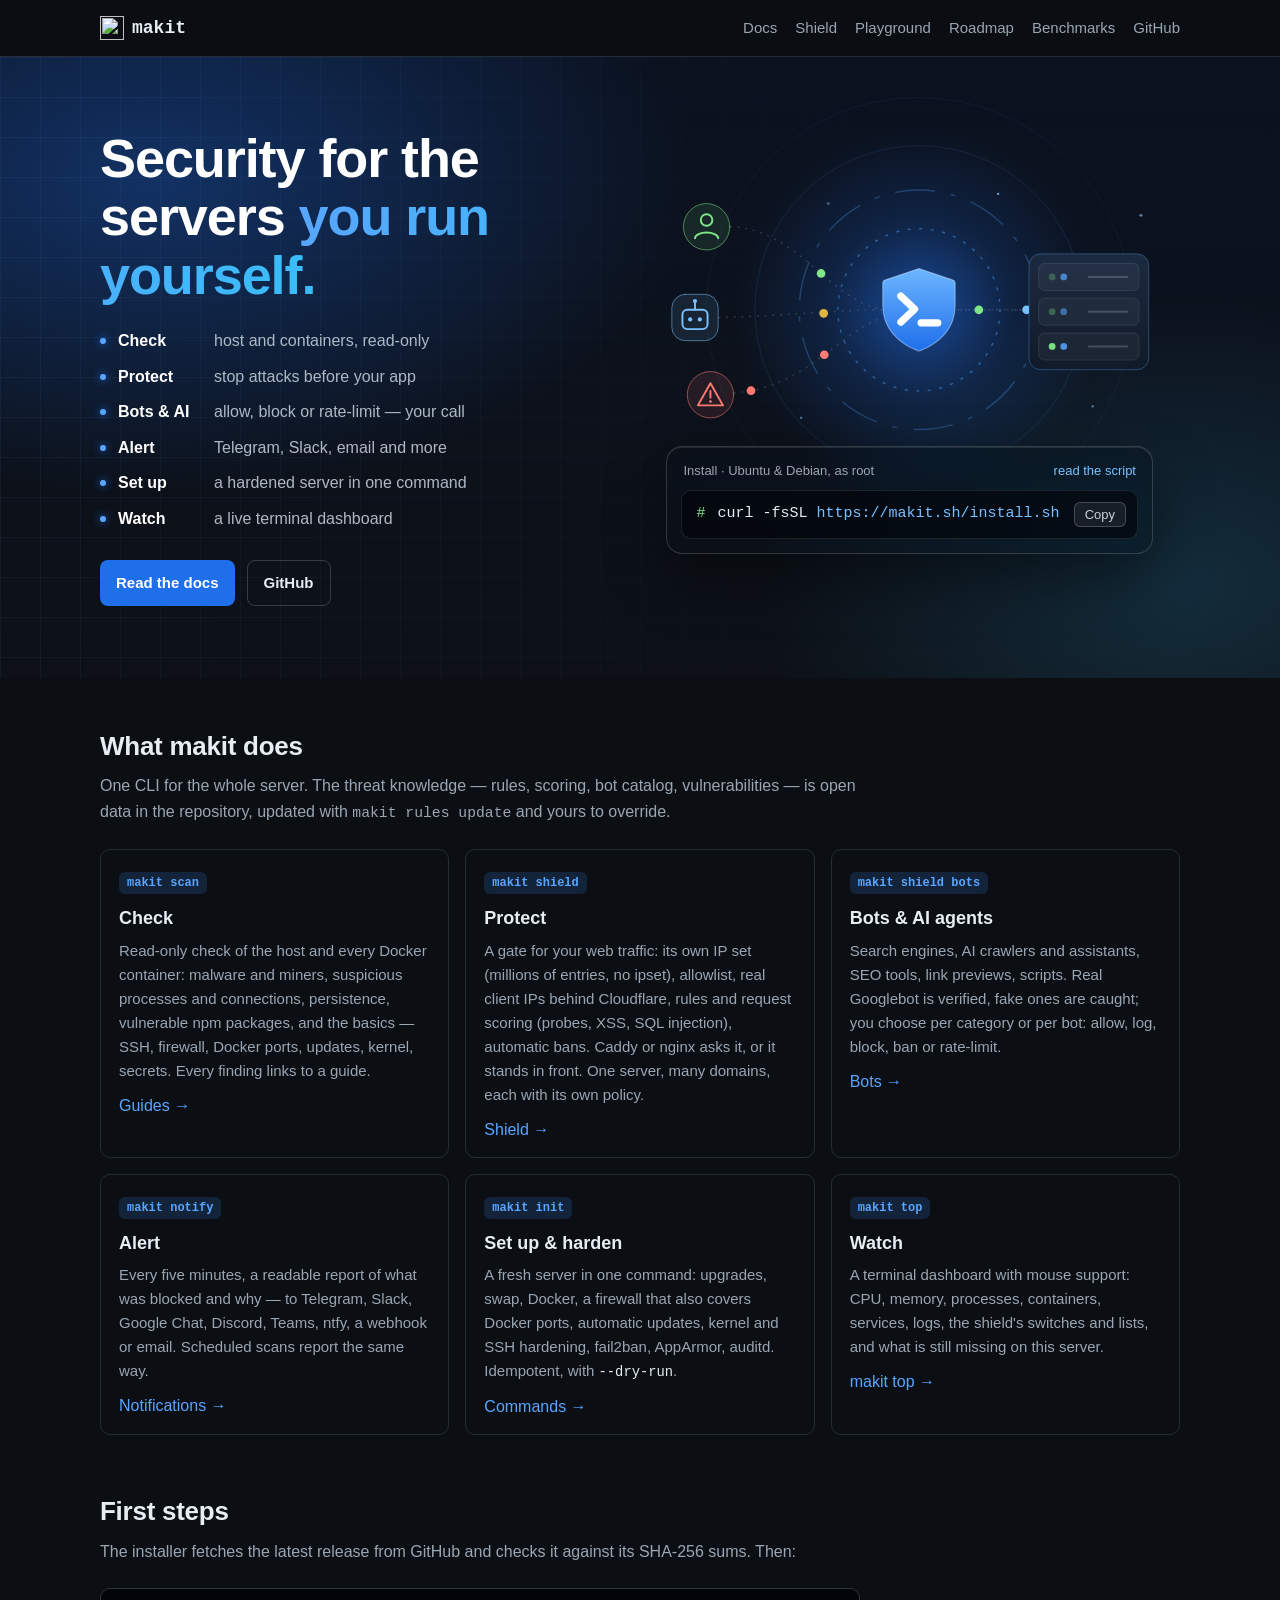
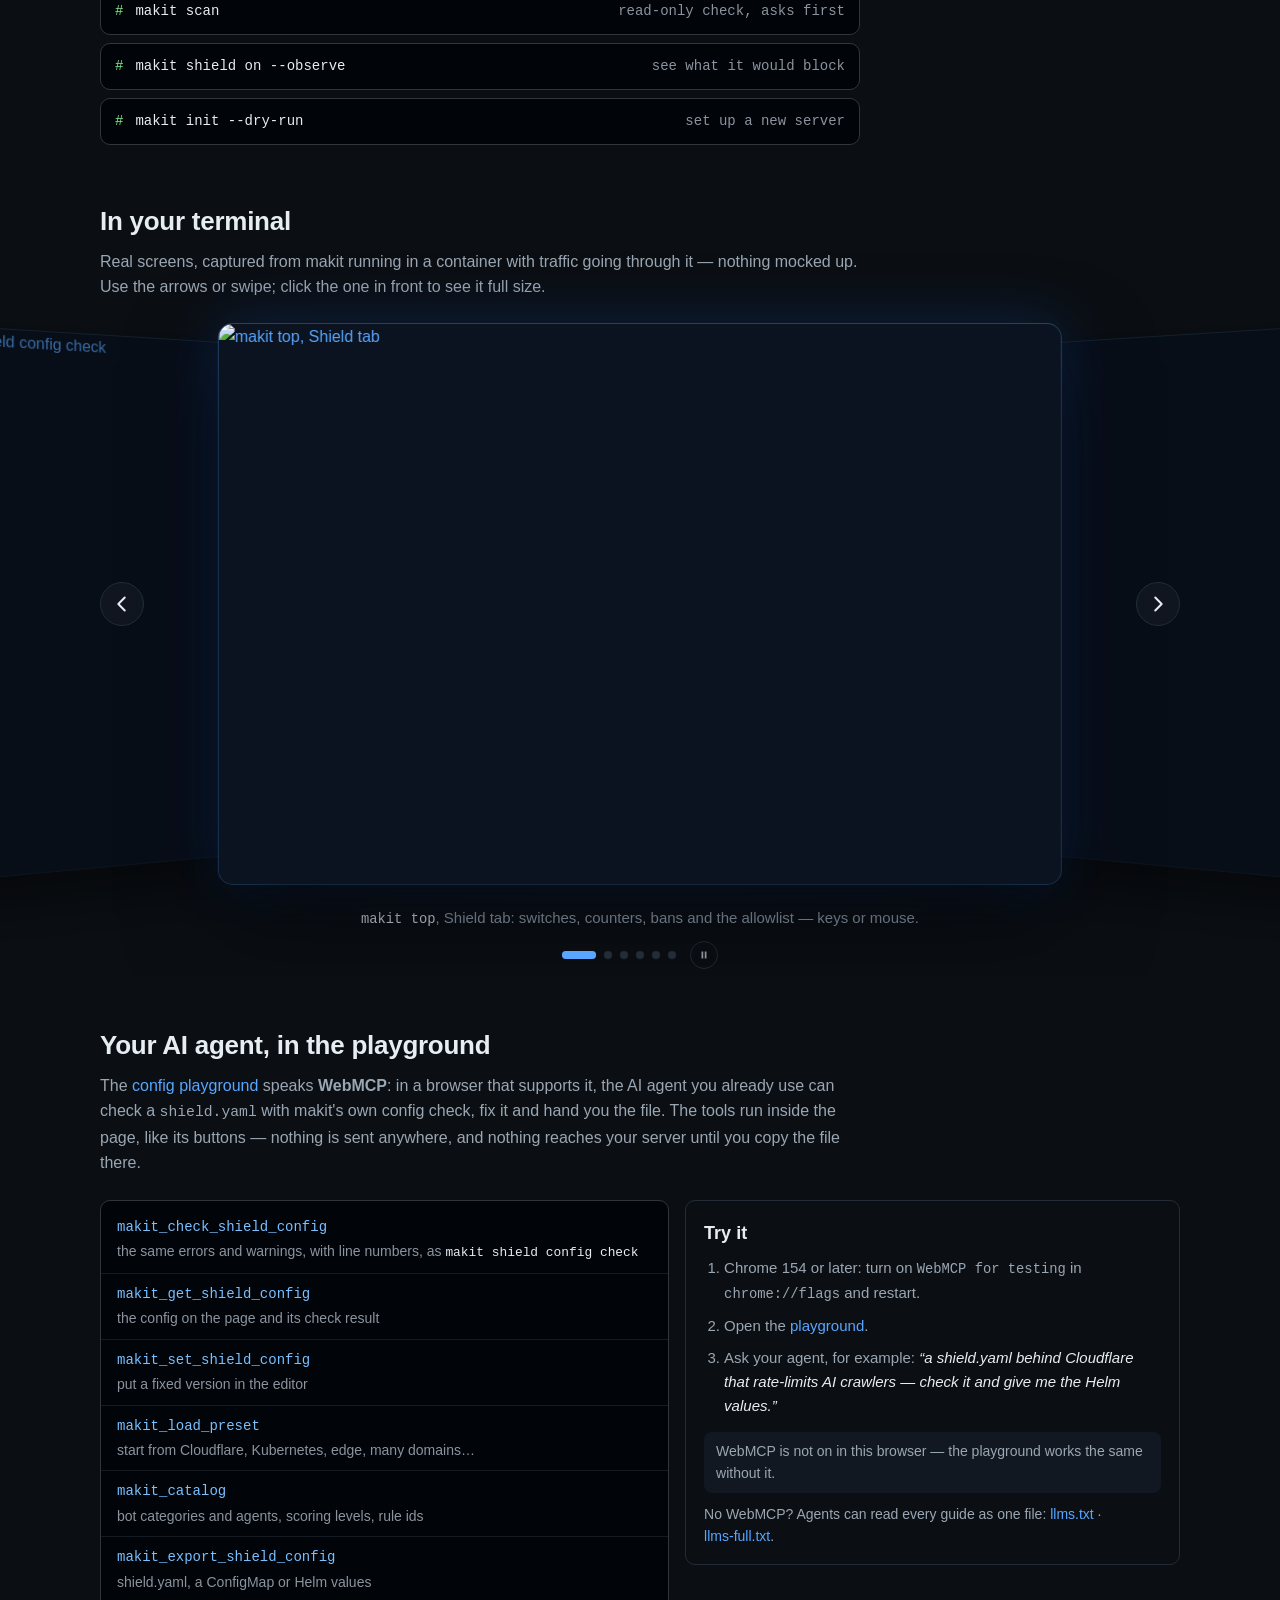
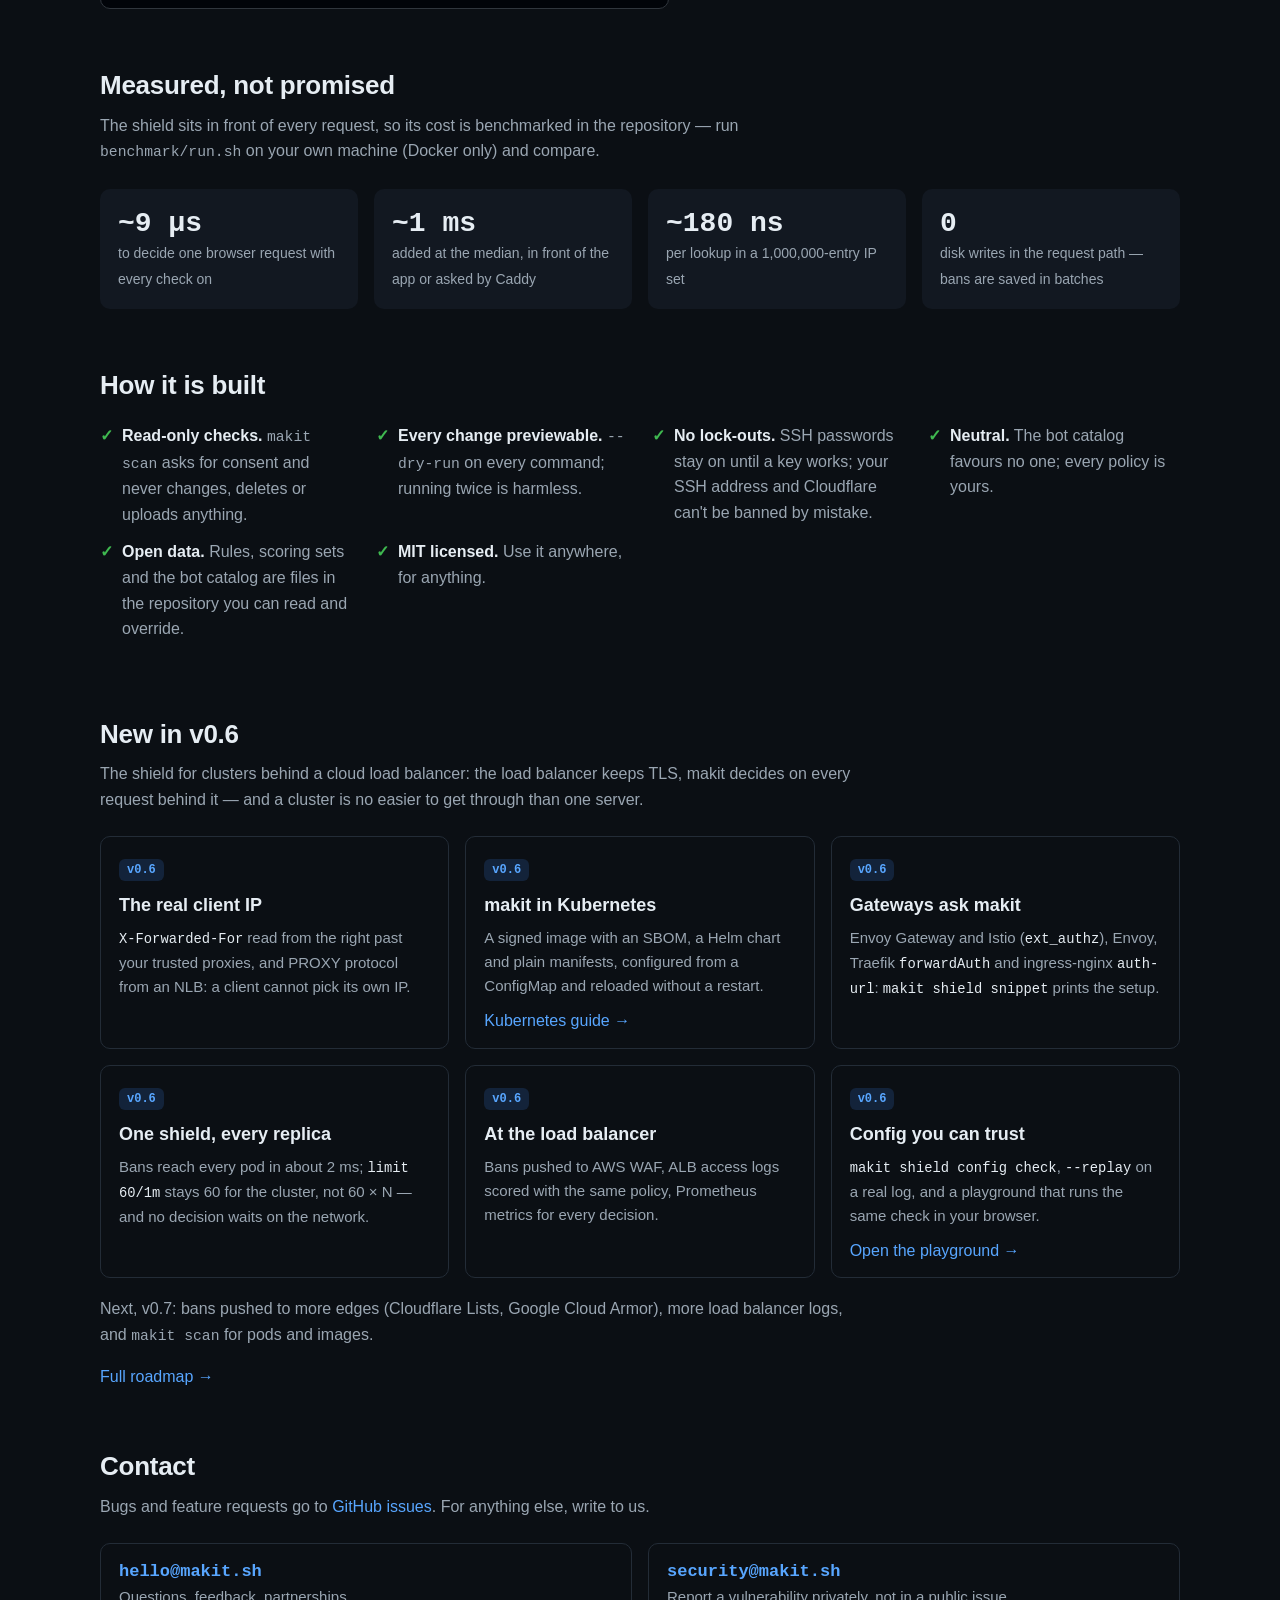
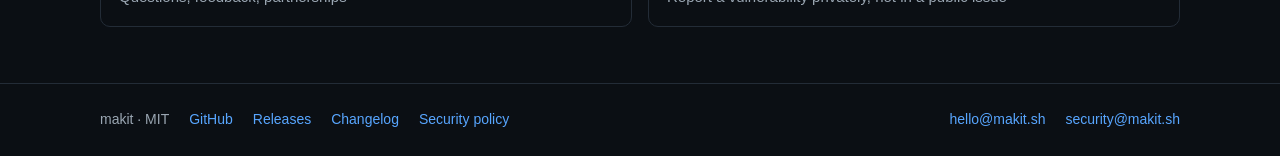
==== site/index.html @ 177d2e46 "site: a home page section on the playground's WebMCP tools "Your AI agent, in the playground": the s" ====
<!doctype html>
<html lang="en">
<head>
  <meta charset="utf-8">
  <meta name="viewport" content="width=device-width, initial-scale=1">
  <title>makit — security for the Linux servers you run yourself</title>
  <meta name="description" content="makit checks your server and its containers, blocks attacks before they reach your app, handles bots and AI crawlers your way, and sets up new servers safely. One open-source CLI for Ubuntu and Debian.">
  <meta name="theme-color" content="#0d1117">
  <meta property="og:type" content="website">
  <meta property="og:title" content="makit — security for the Linux servers you run yourself">
  <meta property="og:description" content="Check, protect, alert, set up, watch. Open source (MIT), for Ubuntu and Debian.">
  <meta property="og:url" content="https://makit.sh/">
  <meta property="og:image" content="https://raw.githubusercontent.com/material-atomic/makit/main/brand/og.png">
  <meta property="og:image:width" content="1200">
  <meta property="og:image:height" content="630">
  <meta name="twitter:card" content="summary_large_image">
  <link rel="icon" href="favicon.svg" type="image/svg+xml">
  <link rel="icon" href="favicon-32.png" sizes="32x32" type="image/png">
  <link rel="apple-touch-icon" href="apple-touch-icon.png">
  <link rel="stylesheet" href="css/style.css">
</head>
<body>
  <header class="top">
    <div class="wrap">
      <a class="brand" href="index.html"><img src="img/logo-mark.svg" width="24" height="24" alt="">makit</a>
      <nav>
        <a href="docs.html">Docs</a>
        <a href="docs.html?p=shield">Shield</a>
        <a href="playground.html">Playground</a>
        <a href="docs.html?p=roadmap">Roadmap</a>
        <a href="https://github.com/material-atomic/makit/tree/main/benchmark">Benchmarks</a>
        <a href="https://github.com/material-atomic/makit">GitHub</a>
      </nav>
    </div>
  </header>

  <main>
    <div class="hero">
      <div class="wrap">
        <div class="intro">
          <h1>Security for the servers <span class="accent">you run yourself.</span></h1>
          <ul class="keys">
            <li><b>Check</b><span>host and containers, read-only</span></li>
            <li><b>Protect</b><span>stop attacks before your app</span></li>
            <li><b>Bots &amp; AI</b><span>allow, block or rate-limit — your call</span></li>
            <li><b>Alert</b><span>Telegram, Slack, email and more</span></li>
            <li><b>Set up</b><span>a hardened server in one command</span></li>
            <li><b>Watch</b><span>a live terminal dashboard</span></li>
          </ul>
          <div class="links">
            <a class="btn primary" href="docs.html">Read the docs</a>
            <a class="btn ghost" href="https://github.com/material-atomic/makit">GitHub</a>
          </div>
        </div>

        <div class="side-r">
          <svg class="illus" viewBox="0 0 560 420" aria-hidden="true">
            <defs>
              <path id="p-user" d="M94 64 C170 66 200 150 262 150 H418"/>
              <path id="p-bot" d="M82 158 C160 156 200 150 262 150 H418"/>
              <path id="p-botx" d="M82 158 C150 157 200 152 246 152"/>
              <path id="p-bad" d="M98 236 C170 232 205 176 248 160"/>
              <linearGradient id="g-shield" x1="0" y1="0" x2="0" y2="1">
                <stop offset="0" stop-color="#6cb6ff"/>
                <stop offset="1" stop-color="#1f6feb"/>
              </linearGradient>
              <radialGradient id="g-glow">
                <stop offset="0" stop-color="#1f6feb" stop-opacity="0.6"/>
                <stop offset="0.5" stop-color="#1f6feb" stop-opacity="0.18"/>
                <stop offset="1" stop-color="#1f6feb" stop-opacity="0"/>
              </radialGradient>
              <linearGradient id="g-rack" x1="0" y1="0" x2="0" y2="1">
                <stop offset="0" stop-color="#1c2a40"/>
                <stop offset="1" stop-color="#111a28"/>
              </linearGradient>
            </defs>

            <!-- glow and slowly turning rings around the shield -->
            <circle cx="290" cy="150" r="190" fill="url(#g-glow)"/>
            <g fill="none" stroke-linecap="round">
              <circle class="spin" cx="290" cy="150" r="84" stroke="rgba(88,166,255,0.45)" stroke-width="1.5" stroke-dasharray="2 10"/>
              <circle class="spin rev" cx="290" cy="150" r="124" stroke="rgba(88,166,255,0.28)" stroke-width="1.5" stroke-dasharray="40 18 4 18"/>
              <circle cx="290" cy="150" r="170" stroke="rgba(88,166,255,0.12)" stroke-width="1"/>
              <circle cx="290" cy="150" r="220" stroke="rgba(88,166,255,0.07)" stroke-width="1"/>
            </g>

            <!-- faint traffic lanes -->
            <g fill="none" stroke="rgba(139,148,158,0.28)" stroke-width="1.5" stroke-dasharray="2 6">
              <use href="#p-user"/>
              <use href="#p-bot"/>
              <use href="#p-bad"/>
            </g>

            <!-- traffic: good packets reach the server, bad ones burst on the shield -->
            <g class="moving">
              <circle r="4.5" fill="#7ee787"><animateMotion dur="3s" repeatCount="indefinite"><mpath href="#p-user"/></animateMotion></circle>
              <circle r="4.5" fill="#7ee787"><animateMotion dur="3s" begin="-1.5s" repeatCount="indefinite"><mpath href="#p-user"/></animateMotion></circle>
              <circle r="4.5" fill="#79c0ff"><animateMotion dur="3.4s" begin="-0.8s" repeatCount="indefinite"><mpath href="#p-bot"/></animateMotion></circle>
              <g>
                <circle r="4.5" fill="#e3b341">
                  <animateMotion dur="2.6s" begin="-1.9s" repeatCount="indefinite"><mpath href="#p-botx"/></animateMotion>
                  <animate attributeName="opacity" dur="2.6s" begin="-1.9s" repeatCount="indefinite" values="0;1;1;0" keyTimes="0;0.1;0.9;1"/>
                </circle>
                <circle cx="246" cy="152" fill="none" stroke="#e3b341" stroke-width="2" r="0">
                  <animate attributeName="r" dur="2.6s" begin="-1.9s" repeatCount="indefinite" values="0;0;3;16" keyTimes="0;0.96;0.97;1"/>
                  <animate attributeName="opacity" dur="2.6s" begin="-1.9s" repeatCount="indefinite" values="0;0;0.9;0" keyTimes="0;0.96;0.97;1"/>
                </circle>
              </g>
              <g>
                <circle r="4.5" fill="#ff7b72">
                  <animateMotion dur="2.2s" repeatCount="indefinite"><mpath href="#p-bad"/></animateMotion>
                  <animate attributeName="opacity" dur="2.2s" repeatCount="indefinite" values="0;1;1;0" keyTimes="0;0.1;0.95;1"/>
                </circle>
                <circle cx="248" cy="160" fill="none" stroke="#ff7b72" stroke-width="2" r="0">
                  <animate attributeName="r" dur="2.2s" repeatCount="indefinite" values="0;0;3;20" keyTimes="0;0.96;0.97;1"/>
                  <animate attributeName="opacity" dur="2.2s" repeatCount="indefinite" values="0;0;0.9;0" keyTimes="0;0.96;0.97;1"/>
                </circle>
              </g>
              <g>
                <circle r="4.5" fill="#ff7b72">
                  <animateMotion dur="2.2s" begin="-1.1s" repeatCount="indefinite"><mpath href="#p-bad"/></animateMotion>
                  <animate attributeName="opacity" dur="2.2s" begin="-1.1s" repeatCount="indefinite" values="0;1;1;0" keyTimes="0;0.1;0.95;1"/>
                </circle>
                <circle cx="248" cy="160" fill="none" stroke="#ff7b72" stroke-width="2" r="0">
                  <animate attributeName="r" dur="2.2s" begin="-1.1s" repeatCount="indefinite" values="0;0;3;20" keyTimes="0;0.96;0.97;1"/>
                  <animate attributeName="opacity" dur="2.2s" begin="-1.1s" repeatCount="indefinite" values="0;0;0.9;0" keyTimes="0;0.96;0.97;1"/>
                </circle>
              </g>
            </g>

            <!-- server rack behind the shield -->
            <g transform="translate(404 92)">
              <rect width="124" height="120" rx="12" fill="url(#g-rack)" stroke="rgba(88,166,255,0.35)"/>
              <g fill="rgba(255,255,255,0.04)" stroke="rgba(255,255,255,0.1)">
                <rect x="10" y="10" width="104" height="28" rx="6"/>
                <rect x="10" y="46" width="104" height="28" rx="6"/>
                <rect x="10" y="82" width="104" height="28" rx="6"/>
              </g>
              <g stroke="rgba(255,255,255,0.18)" stroke-width="2" stroke-linecap="round">
                <path d="M62 24 H102 M62 60 H102 M62 96 H102"/>
              </g>
              <g>
                <circle cx="24" cy="24" r="3.5" fill="#7ee787"><animate attributeName="opacity" values="1;0.25;1" dur="1.6s" repeatCount="indefinite"/></circle>
                <circle cx="36" cy="24" r="3.5" fill="#58a6ff"><animate attributeName="opacity" values="0.3;1;0.3" dur="0.9s" repeatCount="indefinite"/></circle>
                <circle cx="24" cy="60" r="3.5" fill="#7ee787"><animate attributeName="opacity" values="1;0.3;1" dur="2.1s" begin="-0.7s" repeatCount="indefinite"/></circle>
                <circle cx="36" cy="60" r="3.5" fill="#58a6ff"><animate attributeName="opacity" values="0.3;1;0.3" dur="1.3s" begin="-0.4s" repeatCount="indefinite"/></circle>
                <circle cx="24" cy="96" r="3.5" fill="#7ee787"><animate attributeName="opacity" values="1;0.3;1" dur="1.8s" begin="-1.1s" repeatCount="indefinite"/></circle>
                <circle cx="36" cy="96" r="3.5" fill="#58a6ff"><animate attributeName="opacity" values="0.3;1;0.3" dur="1.1s" begin="-0.2s" repeatCount="indefinite"/></circle>
              </g>
            </g>

            <!-- sources: a person, a bot, an attacker -->
            <g stroke-linecap="round" stroke-linejoin="round">
              <circle cx="70" cy="64" r="24" fill="rgba(126,231,135,0.1)" stroke="rgba(126,231,135,0.55)"/>
              <circle cx="70" cy="57" r="6" fill="none" stroke="#7ee787" stroke-width="2"/>
              <path d="M58 76 C58 68 82 68 82 76" fill="none" stroke="#7ee787" stroke-width="2"/>

              <rect x="34" y="134" width="48" height="48" rx="14" fill="rgba(121,192,255,0.1)" stroke="rgba(121,192,255,0.55)"/>
              <rect x="45" y="150" width="26" height="20" rx="5" fill="none" stroke="#79c0ff" stroke-width="2"/>
              <path d="M58 150 V143" stroke="#79c0ff" stroke-width="2"/>
              <circle cx="58" cy="141" r="2.2" fill="#79c0ff"/>
              <circle cx="53" cy="160" r="2.2" fill="#79c0ff"/>
              <circle cx="63" cy="160" r="2.2" fill="#79c0ff"/>

              <circle cx="74" cy="238" r="24" fill="rgba(255,123,114,0.1)" stroke="rgba(255,123,114,0.55)"/>
              <path d="M74 226 L87 249 H61 Z" fill="none" stroke="#ff7b72" stroke-width="2"/>
              <path d="M74 234 V241" stroke="#ff7b72" stroke-width="2"/>
              <circle cx="74" cy="245" r="1.4" fill="#ff7b72"/>
            </g>

            <!-- the shield -->
            <g transform="translate(242 102) scale(1.5)">
              <path d="M32 3.5 L55.5 11.5 C56.6 11.9 57 12.6 57 13.7 V29 C57 44.5 46.5 55 32.9 60.2 C32.3 60.4 31.7 60.4 31.1 60.2 C17.5 55 7 44.5 7 29 V13.7 C7 12.6 7.4 11.9 8.5 11.5 Z" fill="url(#g-shield)" stroke="rgba(255,255,255,0.35)" stroke-width="0.8"/>
              <path d="M19.5 22.5 L29 31.5 L19.5 40.5 M33.5 41 H45" fill="none" stroke="#fff" stroke-width="5" stroke-linecap="round" stroke-linejoin="round"/>
            </g>

            <!-- sparkles -->
            <g fill="#9ecbff">
              <circle cx="196" cy="40" r="1.5"><animate attributeName="opacity" values="0.1;0.9;0.1" dur="3s" repeatCount="indefinite"/></circle>
              <circle cx="372" cy="30" r="1.2"><animate attributeName="opacity" values="0.8;0.1;0.8" dur="2.4s" repeatCount="indefinite"/></circle>
              <circle cx="520" cy="52" r="1.6"><animate attributeName="opacity" values="0.1;0.8;0.1" dur="3.6s" repeatCount="indefinite"/></circle>
              <circle cx="168" cy="262" r="1.2"><animate attributeName="opacity" values="0.7;0.1;0.7" dur="2.8s" repeatCount="indefinite"/></circle>
              <circle cx="470" cy="250" r="1.4"><animate attributeName="opacity" values="0.1;0.8;0.1" dur="3.2s" repeatCount="indefinite"/></circle>
            </g>
          </svg>

          <div class="glass install">
            <p class="label"><span>Install · Ubuntu &amp; Debian, as root</span><a href="install.sh">read the script</a></p>
            <div class="cmd"><span class="prompt">#</span><code>curl -fsSL <span class="url">https://makit.sh/install.sh</span> | sh</code><button class="copy" data-copy="curl -fsSL https://makit.sh/install.sh | sh">Copy</button></div>
          </div>
        </div>
      </div>
    </div>

    <section>
      <div class="wrap">
        <h2>What makit does</h2>
        <p class="sub">One CLI for the whole server. The threat knowledge — rules, scoring, bot catalog, vulnerabilities —
          is open data in the repository, updated with <code>makit rules update</code> and yours to override.</p>
        <div class="grid">
          <div class="card">
            <span class="tag">makit scan</span>
            <h3>Check</h3>
            <p>Read-only check of the host and every Docker container: malware and miners, suspicious processes and
              connections, persistence, vulnerable npm packages, and the basics — SSH, firewall, Docker ports,
              updates, kernel, secrets. Every finding links to a guide.</p>
            <a href="docs.html">Guides →</a>
          </div>
          <div class="card">
            <span class="tag">makit shield</span>
            <h3>Protect</h3>
            <p>A gate for your web traffic: its own IP set (millions of entries, no ipset), allowlist, real client IPs
              behind Cloudflare, rules and request scoring (probes, XSS, SQL injection), automatic bans. Caddy or nginx
              asks it, or it stands in front. One server, many domains, each with its own policy.</p>
            <a href="docs.html?p=shield">Shield →</a>
          </div>
          <div class="card">
            <span class="tag">makit shield bots</span>
            <h3>Bots &amp; AI agents</h3>
            <p>Search engines, AI crawlers and assistants, SEO tools, link previews, scripts. Real Googlebot is verified,
              fake ones are caught; you choose per category or per bot: allow, log, block, ban or rate-limit.</p>
            <a href="docs.html?p=bots">Bots →</a>
          </div>
          <div class="card">
            <span class="tag">makit notify</span>
            <h3>Alert</h3>
            <p>Every five minutes, a readable report of what was blocked and why — to Telegram, Slack, Google Chat,
              Discord, Teams, ntfy, a webhook or email. Scheduled scans report the same way.</p>
            <a href="docs.html?p=notifications">Notifications →</a>
          </div>
          <div class="card">
            <span class="tag">makit init</span>
            <h3>Set up &amp; harden</h3>
            <p>A fresh server in one command: upgrades, swap, Docker, a firewall that also covers Docker ports, automatic
              updates, kernel and SSH hardening, fail2ban, AppArmor, auditd. Idempotent, with <code>--dry-run</code>.</p>
            <a href="https://github.com/material-atomic/makit#commands">Commands →</a>
          </div>
          <div class="card">
            <span class="tag">makit top</span>
            <h3>Watch</h3>
            <p>A terminal dashboard with mouse support: CPU, memory, processes, containers, services, logs, the shield's
              switches and lists, and what is still missing on this server.</p>
            <a href="https://github.com/material-atomic/makit#makit-top">makit top →</a>
          </div>
        </div>
      </div>
    </section>

    <section>
      <div class="wrap">
        <h2>First steps</h2>
        <p class="sub">The installer fetches the latest release from GitHub and checks it against its SHA-256 sums. Then:</p>
        <div class="start">
          <div class="term"><span class="prompt">#</span><code>makit scan</code><span class="note">read-only check, asks first</span></div>
          <div class="term"><span class="prompt">#</span><code>makit shield on --observe</code><span class="note">see what it would block</span></div>
          <div class="term"><span class="prompt">#</span><code>makit init --dry-run</code><span class="note">set up a new server</span></div>
        </div>
      </div>
    </section>

    <section class="screens">
      <div class="wrap">
        <h2>In your terminal</h2>
        <p class="sub">Real screens, captured from makit running in a container with traffic going through it — nothing
          mocked up. Use the arrows or swipe; click the one in front to see it full size.</p>
        <div class="carousel" id="shots" tabindex="0" role="region" aria-roledescription="carousel" aria-label="makit in a terminal">
          <div class="stage">
            <figure class="slide"><a href="https://cdn.jsdelivr.net/gh/material-atomic/makit@main/docs/img/terminal/top-shield.png" target="_blank" rel="noopener"><img src="https://cdn.jsdelivr.net/gh/material-atomic/makit@main/docs/img/terminal/top-shield.png" alt="makit top, Shield tab" width="1336" height="777"></a><figcaption><code>makit top</code>, Shield tab: switches, counters, bans and the allowlist — keys or mouse.</figcaption></figure>
            <figure class="slide"><a href="https://cdn.jsdelivr.net/gh/material-atomic/makit@main/docs/img/terminal/shield-report.png" target="_blank" rel="noopener"><img src="https://cdn.jsdelivr.net/gh/material-atomic/makit@main/docs/img/terminal/shield-report.png" alt="makit shield report" width="1056" height="756"></a><figcaption><code>makit shield report</code>: every five minutes, what was blocked and why — also sent to Telegram, Slack, email…</figcaption></figure>
            <figure class="slide"><a href="https://cdn.jsdelivr.net/gh/material-atomic/makit@main/docs/img/terminal/shield-bots.png" target="_blank" rel="noopener"><img src="https://cdn.jsdelivr.net/gh/material-atomic/makit@main/docs/img/terminal/shield-bots.png" alt="makit shield bots" width="1056" height="525"></a><figcaption><code>makit shield bots</code>: bots, crawlers and AI agents by category, with your policy.</figcaption></figure>
            <figure class="slide"><a href="https://cdn.jsdelivr.net/gh/material-atomic/makit@main/docs/img/terminal/shield-log.png" target="_blank" rel="noopener"><img src="https://cdn.jsdelivr.net/gh/material-atomic/makit@main/docs/img/terminal/shield-log.png" alt="makit shield log --blocked" width="1816" height="420"></a><figcaption><code>makit shield log --blocked</code>: each decision with the rule that made it.</figcaption></figure>
            <figure class="slide"><a href="https://cdn.jsdelivr.net/gh/material-atomic/makit@main/docs/img/terminal/top-setup.png" target="_blank" rel="noopener"><img src="https://cdn.jsdelivr.net/gh/material-atomic/makit@main/docs/img/terminal/top-setup.png" alt="makit top, Setup tab" width="1336" height="777"></a><figcaption><code>makit top</code>, Setup tab: what this server is missing, installed with one key.</figcaption></figure>
            <figure class="slide"><a href="https://cdn.jsdelivr.net/gh/material-atomic/makit@main/docs/img/terminal/config-check.png" target="_blank" rel="noopener"><img src="https://cdn.jsdelivr.net/gh/material-atomic/makit@main/docs/img/terminal/config-check.png" alt="makit shield config check" width="1156" height="210"></a><figcaption><code>makit shield config check</code>: a config is checked before it is loaded — or build one in the <a href="playground.html">playground</a>.</figcaption></figure>
          </div>
          <button class="nav prev" aria-label="Previous screen">‹</button>
          <button class="nav next" aria-label="Next screen">›</button>
          <p class="cap" aria-live="polite"></p>
          <div class="dots"></div>
        </div>
      </div>
    </section>

    <section id="agents">
      <div class="wrap">
        <h2>Your AI agent, in the playground</h2>
        <p class="sub">The <a href="playground.html">config playground</a> speaks <b>WebMCP</b>: in a browser that supports
          it, the AI agent you already use can check a <code>shield.yaml</code> with makit's own config check, fix it and
          hand you the file. The tools run inside the page, like its buttons — nothing is sent anywhere, and nothing
          reaches your server until you copy the file there.</p>
        <div class="agent">
          <ul class="tools">
            <li><code>makit_check_shield_config</code><span>the same errors and warnings, with line numbers, as <code>makit shield config check</code></span></li>
            <li><code>makit_get_shield_config</code><span>the config on the page and its check result</span></li>
            <li><code>makit_set_shield_config</code><span>put a fixed version in the editor</span></li>
            <li><code>makit_load_preset</code><span>start from Cloudflare, Kubernetes, edge, many domains…</span></li>
            <li><code>makit_catalog</code><span>bot categories and agents, scoring levels, rule ids</span></li>
            <li><code>makit_export_shield_config</code><span>shield.yaml, a ConfigMap or Helm values</span></li>
          </ul>
          <div class="try">
            <h3>Try it</h3>
            <ol>
              <li>Chrome 154 or later: turn on <code>WebMCP for testing</code> in <code>chrome://flags</code> and restart.</li>
              <li>Open the <a href="playground.html">playground</a>.</li>
              <li>Ask your agent, for example: <i>“a shield.yaml behind Cloudflare that rate-limits AI crawlers — check it and give me the Helm values.”</i></li>
            </ol>
            <p class="here" id="webmcp-here">WebMCP is not on in this browser — the playground works the same without it.</p>
            <p class="llms">No WebMCP? Agents can read every guide as one file: <a href="llms.txt">llms.txt</a> ·
              <a href="llms-full.txt">llms-full.txt</a>.</p>
          </div>
        </div>
      </div>
    </section>

    <section>
      <div class="wrap">
        <h2>Measured, not promised</h2>
        <p class="sub">The shield sits in front of every request, so its cost is benchmarked in the repository — run
          <code>benchmark/run.sh</code> on your own machine (Docker only) and compare.</p>
        <div class="nums">
          <div class="num"><b>~9 µs</b><span>to decide one browser request with every check on</span></div>
          <div class="num"><b>~1 ms</b><span>added at the median, in front of the app or asked by Caddy</span></div>
          <div class="num"><b>~180 ns</b><span>per lookup in a 1,000,000-entry IP set</span></div>
          <div class="num"><b>0</b><span>disk writes in the request path — bans are saved in batches</span></div>
        </div>
      </div>
    </section>

    <section>
      <div class="wrap">
        <h2>How it is built</h2>
        <ul class="principles">
          <li><b>Read-only checks.</b> <code>makit scan</code> asks for consent and never changes, deletes or uploads anything.</li>
          <li><b>Every change previewable.</b> <code>--dry-run</code> on every command; running twice is harmless.</li>
          <li><b>No lock-outs.</b> SSH passwords stay on until a key works; your SSH address and Cloudflare can't be banned by mistake.</li>
          <li><b>Neutral.</b> The bot catalog favours no one; every policy is yours.</li>
          <li><b>Open data.</b> Rules, scoring sets and the bot catalog are files in the repository you can read and override.</li>
          <li><b>MIT licensed.</b> Use it anywhere, for anything.</li>
        </ul>
      </div>
    </section>

    <section>
      <div class="wrap">
        <h2>New in v0.6</h2>
        <p class="sub">The shield for clusters behind a cloud load balancer: the load balancer keeps TLS, makit decides on
          every request behind it — and a cluster is no easier to get through than one server.</p>
        <div class="grid">
          <div class="card"><span class="tag">v0.6</span><h3>The real client IP</h3><p><code>X-Forwarded-For</code> read from the right past your trusted proxies, and PROXY protocol from an NLB: a client cannot pick its own IP.</p></div>
          <div class="card"><span class="tag">v0.6</span><h3>makit in Kubernetes</h3><p>A signed image with an SBOM, a Helm chart and plain manifests, configured from a ConfigMap and reloaded without a restart.</p><a href="docs.html?p=kubernetes">Kubernetes guide →</a></div>
          <div class="card"><span class="tag">v0.6</span><h3>Gateways ask makit</h3><p>Envoy Gateway and Istio (<code>ext_authz</code>), Envoy, Traefik <code>forwardAuth</code> and ingress-nginx <code>auth-url</code>: <code>makit shield snippet</code> prints the setup.</p></div>
          <div class="card"><span class="tag">v0.6</span><h3>One shield, every replica</h3><p>Bans reach every pod in about 2 ms; <code>limit 60/1m</code> stays 60 for the cluster, not 60 × N — and no decision waits on the network.</p></div>
          <div class="card"><span class="tag">v0.6</span><h3>At the load balancer</h3><p>Bans pushed to AWS WAF, ALB access logs scored with the same policy, Prometheus metrics for every decision.</p></div>
          <div class="card"><span class="tag">v0.6</span><h3>Config you can trust</h3><p><code>makit shield config check</code>, <code>--replay</code> on a real log, and a playground that runs the same check in your browser.</p><a href="playground.html">Open the playground →</a></div>
        </div>
        <p class="sub" style="margin: 18px 0 0">Next, v0.7: bans pushed to more edges (Cloudflare Lists, Google Cloud Armor), more load balancer logs,
          and <code>makit scan</code> for pods and images.</p>
        <p style="margin: 16px 0 0"><a href="docs.html?p=roadmap">Full roadmap →</a></p>
      </div>
    </section>

    <section id="contact">
      <div class="wrap">
        <h2>Contact</h2>
        <p class="sub">Bugs and feature requests go to <a href="https://github.com/material-atomic/makit/issues">GitHub issues</a>. For anything else, write to us.</p>
        <div class="contact">
          <a class="mail" href="mailto:hello@makit.sh"><b>hello@makit.sh</b><span>Questions, feedback, partnerships</span></a>
          <a class="mail" href="mailto:security@makit.sh"><b>security@makit.sh</b><span>Report a vulnerability privately, not in a public issue</span></a>
        </div>
      </div>
    </section>
  </main>

  <footer>
    <div class="wrap">
      <span>makit · MIT</span>
      <a href="https://github.com/material-atomic/makit">GitHub</a>
      <a href="https://github.com/material-atomic/makit/releases">Releases</a>
      <a href="https://github.com/material-atomic/makit/blob/main/CHANGELOG.md">Changelog</a>
      <a href="https://github.com/material-atomic/makit/blob/main/SECURITY.md">Security policy</a>
      <a class="sp" href="mailto:hello@makit.sh">hello@makit.sh</a>
      <a href="mailto:security@makit.sh">security@makit.sh</a>
    </div>
  </footer>
  <script src="js/app.js"></script>
  <script src="js/shots.js"></script>
  <script>
    // Say whether this browser has WebMCP, so the steps above only ask for what is missing.
    if (document.modelContext || navigator.modelContext) {
      const p = document.getElementById('webmcp-here');
      p.classList.add('on');
      p.textContent = 'WebMCP is on in this browser — open the playground and its six tools are there for your agent.';
    }
  </script>
</body>
</html>
---- site/css/style.css ----
/* One theme: dark. The hero, the terminals and the code are dark by nature; a light page around them looked
   like two sites. */
:root {
  color-scheme: dark;
  --bg: #0b0f14;
  --bg-soft: #121821;
  --fg: #e6edf3;
  --fg-dim: #9aa6b2;
  --line: #232c37;
  --accent: #58a6ff;
  --accent-soft: #13233a;
  --ok: #3fb950;
  --warn: #d29922;
  --code-bg: #010409;
  --code-fg: #e6edf3;
  --code-line: #30363d;   /* faint edge around command and code blocks */
  --radius: 10px;
  --mono: ui-monospace, SFMono-Regular, "JetBrains Mono", Menlo, Consolas, monospace;
  --sans: -apple-system, BlinkMacSystemFont, "Segoe UI", Inter, Roboto, "Helvetica Neue", Arial, sans-serif;
}
* { box-sizing: border-box; }
html { -webkit-text-size-adjust: 100%; }
body { margin: 0; background: var(--bg); color: var(--fg); font: 16px/1.6 var(--sans); }
a { color: var(--accent); text-decoration: none; }
a:hover { text-decoration: underline; }
/* scrollbars: brand blue, nearly square */
::-webkit-scrollbar { width: 10px; height: 10px; }
::-webkit-scrollbar-track { background: var(--bg-soft); }
::-webkit-scrollbar-thumb { background: var(--accent); border-radius: 2px; border: 2px solid var(--bg-soft); }
::-webkit-scrollbar-thumb:hover { background: #388bfd; }
::-webkit-scrollbar-corner { background: var(--bg-soft); }
@supports (-moz-appearance: none) { html, .side, .md pre, .md table { scrollbar-color: var(--accent) var(--bg-soft); } }
.md pre::-webkit-scrollbar-track, .md pre::-webkit-scrollbar-corner { background: var(--code-bg); }
.md pre::-webkit-scrollbar-thumb { border-color: var(--code-bg); }
code, pre, kbd { font-family: var(--mono); font-size: 0.92em; }

.wrap { max-width: 1120px; margin: 0 auto; padding: 0 20px; }

/* header */
.top { border-bottom: 1px solid var(--line); position: sticky; top: 0; background: color-mix(in srgb, var(--bg) 88%, transparent); backdrop-filter: blur(8px); -webkit-backdrop-filter: blur(8px); z-index: 10; }
.top .wrap { display: flex; align-items: center; gap: 20px; height: 56px; }
.brand { font: 700 18px/1 var(--mono); color: var(--fg); display: flex; align-items: center; gap: 8px; }
.brand:hover { text-decoration: none; }
.brand img { width: 24px; height: 24px; display: block; }
.top nav { margin-left: auto; display: flex; gap: 18px; font-size: 15px; }
.top nav a { color: var(--fg-dim); }
.top nav a:hover, .top nav a.on { color: var(--fg); text-decoration: none; }
.nav-toggle { display: none; }

/* hero: always dark, with the blue glow of the brand image */
.hero {
  position: relative; overflow: hidden; color: #e6edf3;
  background:
    radial-gradient(900px 520px at 12% 20%, rgba(31, 111, 235, 0.34), transparent 60%),
    radial-gradient(700px 480px at 92% 85%, rgba(56, 189, 248, 0.16), transparent 60%),
    linear-gradient(180deg, #0b1220 0%, #0d1117 100%);
}
.hero::before { /* faint grid, fading to the right */
  content: ""; position: absolute; inset: 0; pointer-events: none;
  background-image: linear-gradient(rgba(88, 166, 255, 0.07) 1px, transparent 1px), linear-gradient(90deg, rgba(88, 166, 255, 0.07) 1px, transparent 1px);
  background-size: 40px 40px;
  mask-image: linear-gradient(90deg, #000 0%, transparent 75%); -webkit-mask-image: linear-gradient(90deg, #000 0%, transparent 75%);
}
.hero .wrap { position: relative; display: grid; grid-template-columns: minmax(0, 1fr) minmax(0, 1.1fr); gap: 48px; align-items: center; padding-top: 72px; padding-bottom: 72px; }
.hero h1 { font-size: clamp(32px, 4.6vw, 54px); line-height: 1.08; margin: 0 0 24px; letter-spacing: -0.02em; color: #fff; }
.hero h1 .accent { background: linear-gradient(90deg, #58a6ff, #38bdf8); -webkit-background-clip: text; background-clip: text; color: transparent; }
.keys { list-style: none; padding: 0; margin: 0 0 28px; display: grid; gap: 10px; }
.keys li { display: flex; gap: 12px; align-items: baseline; color: #aeb9c6; font-size: 16px; }
.keys li::before { content: ""; flex: none; width: 6px; height: 6px; border-radius: 50%; background: #58a6ff; transform: translateY(-2px); box-shadow: 0 0 8px #1f6feb; }
.keys b { color: #fff; font-weight: 600; min-width: 84px; flex: none; }
.hero .links { display: flex; gap: 12px; flex-wrap: wrap; }
.btn { display: inline-flex; align-items: center; gap: 8px; padding: 10px 16px; border-radius: 8px; font-weight: 600; font-size: 15px; }
.btn:hover { text-decoration: none; }
.btn.primary { background: #1f6feb; color: #fff; }
.btn.primary:hover { background: #388bfd; }
.btn.ghost { color: #e6edf3; border: 1px solid rgba(255, 255, 255, 0.18); }
.btn.ghost:hover { border-color: rgba(255, 255, 255, 0.4); }

.side-r { position: relative; min-width: 0; }
.illus { display: block; width: 100%; height: auto; overflow: visible; }
.illus .spin { transform-box: view-box; transform-origin: 290px 150px; animation: spin 60s linear infinite; }
.illus .spin.rev { animation-duration: 90s; animation-direction: reverse; }
@keyframes spin { to { transform: rotate(360deg); } }
@media (prefers-reduced-motion: reduce) { .illus .moving { display: none; } .illus .spin { animation: none; } }
.glass {
  background: rgba(13, 17, 23, 0.42); border: 1px solid rgba(255, 255, 255, 0.16); border-radius: 16px;
  backdrop-filter: blur(14px) saturate(150%); -webkit-backdrop-filter: blur(14px) saturate(150%);
  box-shadow: 0 24px 60px rgba(0, 0, 0, 0.45), inset 0 1px 0 rgba(255, 255, 255, 0.1);
}
/* the install command floats over the lower part of the illustration */
.install { position: absolute; left: 5%; right: 5%; bottom: 4%; padding: 14px; }
.install .label { font-size: 13px; color: #9aa6b2; margin: 0 2px 8px; display: flex; justify-content: space-between; gap: 12px; }
.install .label a { color: #79c0ff; }
.install .cmd { display: flex; align-items: center; gap: 12px; background: rgba(1, 4, 9, 0.6); border: 1px solid rgba(255, 255, 255, 0.1); border-radius: 10px; padding: 11px 11px 11px 14px; font: 15px/1.5 var(--mono); }
.install .cmd .prompt { color: #7ee787; user-select: none; flex: none; }
.install .cmd code { flex: 1; min-width: 0; white-space: pre; overflow-x: auto; scrollbar-width: none; color: #e6edf3; font-size: inherit; }
.install .cmd .url { color: #79c0ff; }

/* terminals in sections */
.term { border: 1px solid var(--code-line); background: var(--code-bg); color: var(--code-fg); border-radius: var(--radius); padding: 12px 14px; display: flex; align-items: center; gap: 12px; font: 14px/1.5 var(--mono); overflow: hidden; }
.term .prompt { color: #7ee787; user-select: none; flex: none; }
.term code { white-space: pre; flex: 1; min-width: 0; overflow-x: auto; font-size: inherit; scrollbar-width: none; }
.term .note { color: #8b949e; flex: none; }
.copy { background: rgba(255, 255, 255, 0.04); border: 1px solid #30363d; color: #c9d1d9; border-radius: 6px; padding: 4px 10px; font: 13px var(--sans); cursor: pointer; flex: none; }
.copy:hover { border-color: #8b949e; }
.copy.done { color: #7ee787; border-color: #2ea043; }
.install .copy { border-color: rgba(255, 255, 255, 0.2); background: rgba(255, 255, 255, 0.08); }
.start { display: grid; gap: 8px; max-width: 760px; }

/* sections */
section { padding: 48px 0 8px; }
section h2 { font-size: 26px; margin: 0 0 6px; letter-spacing: -0.01em; }
section p.sub { color: var(--fg-dim); margin: 0 0 24px; max-width: 760px; }
.grid { display: grid; grid-template-columns: repeat(auto-fit, minmax(290px, 1fr)); gap: 16px; }
.card { border: 1px solid var(--line); border-radius: var(--radius); padding: 18px 18px 14px; background: var(--bg); }
.card .tag { font: 600 12px/1 var(--mono); color: var(--accent); background: var(--accent-soft); padding: 5px 8px; border-radius: 6px; display: inline-block; margin-bottom: 10px; }
.card h3 { margin: 0 0 6px; font-size: 18px; }
.card p { margin: 0 0 10px; color: var(--fg-dim); font-size: 15px; }
.card code { color: var(--fg); }

.nums { display: grid; grid-template-columns: repeat(auto-fit, minmax(200px, 1fr)); gap: 16px; }
.num { background: var(--bg-soft); border-radius: var(--radius); padding: 18px; }
.num b { display: block; font: 700 28px/1.2 var(--mono); }
.num span { color: var(--fg-dim); font-size: 14px; }

.principles { display: grid; grid-template-columns: repeat(auto-fit, minmax(240px, 1fr)); gap: 12px 24px; padding: 0; list-style: none; }
.principles li { padding-left: 22px; position: relative; color: var(--fg-dim); }
.principles li::before { content: "✓"; position: absolute; left: 0; color: var(--ok); font-weight: 700; }
.principles b { color: var(--fg); }

/* the playground's WebMCP tools, and how to try them */
.agent { display: grid; grid-template-columns: minmax(0, 1.15fr) minmax(0, 1fr); gap: 16px; align-items: start; }
.agent .tools { list-style: none; margin: 0; padding: 6px 0; border: 1px solid var(--code-line); border-radius: var(--radius); background: var(--code-bg); }
.agent .tools li { display: grid; gap: 2px; padding: 9px 16px; border-bottom: 1px solid #161b22; }
.agent .tools li:last-child { border-bottom: 0; }
.agent .tools code { color: #79c0ff; font-size: 14px; overflow-wrap: anywhere; }
.agent .tools span { color: #8b949e; font-size: 14px; }
.agent .tools span code { color: var(--code-fg); font-size: 0.92em; }
.agent .try { border: 1px solid var(--line); border-radius: var(--radius); padding: 18px 18px 16px; }
.agent .try h3 { margin: 0 0 8px; font-size: 18px; }
.agent .try ol { margin: 0 0 14px; padding-left: 20px; display: grid; gap: 8px; color: var(--fg-dim); font-size: 15px; }
.agent .try i { color: var(--fg); }
.agent .here { margin: 0 0 10px; padding: 8px 12px; border-radius: 8px; background: var(--bg-soft); font-size: 14px; color: var(--fg-dim); }
.agent .here.on { color: var(--ok); background: color-mix(in srgb, var(--ok) 12%, transparent); }
.agent .llms { margin: 0; font-size: 14px; color: var(--fg-dim); }
.agent .llms a { white-space: nowrap; }
@media (max-width: 820px) { .agent { grid-template-columns: minmax(0, 1fr); } }

.contact { display: grid; grid-template-columns: repeat(auto-fit, minmax(260px, 1fr)); gap: 16px; }
.mail { display: block; border: 1px solid var(--line); border-radius: var(--radius); padding: 16px 18px; color: var(--fg); }
.mail:hover { border-color: var(--accent); text-decoration: none; }
.mail b { display: block; font: 600 17px/1.4 var(--mono); color: var(--accent); }
.mail span { color: var(--fg-dim); font-size: 15px; }

footer { border-top: 1px solid var(--line); padding: 24px 0 40px; color: var(--fg-dim); font-size: 14px; margin-top: 48px; }
footer .wrap { display: flex; flex-wrap: wrap; gap: 8px 20px; }
footer .sp { margin-left: auto; }

/* docs */
.docs { display: grid; grid-template-columns: 240px minmax(0, 1fr); gap: 32px; padding: 28px 20px 60px; max-width: 1180px; margin: 0 auto; }
.side { position: sticky; top: 76px; align-self: start; max-height: calc(100vh - 96px); overflow-y: auto; font-size: 15px; }
.side h4 { font-size: 12px; text-transform: uppercase; letter-spacing: 0.06em; color: var(--fg-dim); margin: 18px 0 6px; }
.side h4:first-child { margin-top: 0; }
.side a { display: block; padding: 4px 10px; border-radius: 6px; color: var(--fg); }
.side a:hover { background: var(--bg-soft); text-decoration: none; }
.side a.on { background: var(--accent-soft); color: var(--accent); font-weight: 600; }
.menu-btn { display: none; }

.md { min-width: 0; }
.md h1 { font-size: 32px; margin: 0 0 16px; letter-spacing: -0.01em; }
.md h2 { font-size: 22px; margin: 36px 0 10px; padding-top: 8px; border-top: 1px solid var(--line); }
.md h3 { font-size: 18px; margin: 26px 0 8px; }
.md h2 a.anchor, .md h3 a.anchor { color: var(--fg-dim); opacity: 0; margin-left: 6px; font-weight: 400; }
.md h2:hover a.anchor, .md h3:hover a.anchor { opacity: 1; }
.md p, .md li { color: var(--fg); }
.md pre { border: 1px solid var(--code-line); background: var(--code-bg); color: var(--code-fg); border-radius: var(--radius); padding: 14px 16px; overflow-x: auto; line-height: 1.5; }
.md .code { position: relative; margin: 1em 0; }
.md .code pre { margin: 0; }
.md .code .copy { position: absolute; top: 8px; right: 8px; opacity: 0; background: var(--code-bg); }
.md .code:hover .copy, .md .code .copy:focus { opacity: 1; }
.md pre .cm { color: #6a9955; }   /* # comments in commands and config */
@media (hover: none) { .md .code .copy { opacity: 1; } }
.md :not(pre) > code { background: var(--bg-soft); border: 1px solid var(--line); border-radius: 5px; padding: 1px 5px; }
.md table { border-collapse: collapse; width: 100%; display: block; overflow-x: auto; font-size: 15px; margin: 12px 0; }
.md th, .md td { border: 1px solid var(--line); padding: 7px 10px; text-align: left; vertical-align: top; }
.md th { background: var(--bg-soft); }
.md blockquote { margin: 12px 0; padding: 4px 16px; border-left: 3px solid var(--accent); color: var(--fg-dim); }
.md img { max-width: 100%; }
.md .edit { display: inline-block; margin-top: 30px; font-size: 14px; color: var(--fg-dim); }
.loading, .error { color: var(--fg-dim); padding: 20px 0; }
.error { color: #ff7b72; }

/* one column: title, then the illustration with the command, then the keys */
@media (max-width: 900px) {
  .hero .wrap { grid-template-columns: minmax(0, 1fr); gap: 0; padding-top: 40px; padding-bottom: 44px; }
  .intro { display: contents; }
  .hero h1 { order: 0; margin-bottom: 20px; }
  .side-r { order: 1; margin-bottom: 32px; }
  .keys { order: 2; }
  .hero .links { order: 3; }
}
@media (max-width: 820px) {
  .wrap { padding: 0 16px; }
  .docs { grid-template-columns: 1fr; gap: 0; padding: 12px 16px 60px; }
  .side { position: static; max-height: none; display: none; border-bottom: 1px solid var(--line); padding-bottom: 12px; margin-bottom: 16px; }
  .side.open { display: block; }
  .menu-btn { display: inline-flex; margin-bottom: 12px; background: var(--bg-soft); border: 1px solid var(--line); color: var(--fg); border-radius: 8px; padding: 6px 12px; font: 14px var(--sans); cursor: pointer; }
  .top nav { gap: 12px; font-size: 14px; }
  .term .note { display: none; }
  .keys b { min-width: 76px; }
  .install .cmd { font-size: 13px; gap: 10px; }
  .install .label a { display: none; }
  .install { left: 0; right: 0; bottom: 0; padding: 10px; }
  .install .label { margin-bottom: 6px; font-size: 12px; }
  footer .sp { margin-left: 0; }
}
/* Phones: the links go into a menu (app.js adds the button). Without JavaScript they wrap into a row that scrolls
   sideways, so the header never makes the page wider than the screen. */
@media (max-width: 720px) {
  .top .wrap { flex-wrap: wrap; height: auto; min-height: 56px; row-gap: 0; }
  .top nav { margin-left: 0; width: 100%; overflow-x: auto; white-space: nowrap; padding-bottom: 10px; scrollbar-width: none; }
  .top.menu .wrap { position: relative; flex-wrap: nowrap; height: 56px; }
  .top.menu nav { display: none; position: absolute; top: 56px; left: 0; right: 0; width: auto; flex-direction: column; gap: 0;
    padding: 4px 16px 10px; background: var(--bg); border-bottom: 1px solid var(--line); box-shadow: 0 12px 24px rgba(0, 0, 0, .35); }
  .top.menu.open nav { display: flex; }
  .top.menu nav a { padding: 13px 2px; font-size: 16px; border-bottom: 1px solid var(--line); }
  .top.menu nav a:last-child { border-bottom: 0; }
  .top.menu .nav-toggle { display: grid; place-items: center; margin-left: auto; width: 40px; height: 40px; padding: 0; border-radius: 8px;
    border: 1px solid var(--line); background: transparent; color: var(--fg); font-size: 20px; cursor: pointer; }
  /* 16px fields: iOS zooms the page into anything smaller when it gets focus */
  input, select, textarea { font-size: 16px; }
}

/* screens: real captures of makit in a terminal, as a 3D carousel */
.screens { overflow: hidden; }   /* the turned-away screens reach the window's edges, not past them */
.carousel { position: relative; outline: none; }
.carousel .stage { position: relative; height: clamp(240px, 46vw, 560px); perspective: 1800px; perspective-origin: 50% 40%; }
.carousel .slide {
  position: absolute; left: 50%; top: 0; width: min(78%, 860px); height: 100%; margin: 0;
  transform: translateX(-50%); transform-style: preserve-3d; cursor: pointer;
  transition: transform .7s cubic-bezier(.2, .7, .2, 1), opacity .7s;
  will-change: transform, opacity; backface-visibility: hidden; /* turned on the GPU, not repainted */
  border-radius: 14px; overflow: hidden; background: #0b1220;
  box-shadow: 0 30px 80px rgba(0, 0, 0, .55), 0 0 0 1px rgba(88, 166, 255, .14);
}
.carousel .slide a { display: block; width: 100%; height: 100%; }
.carousel .slide img { width: 100%; height: 100%; object-fit: contain; display: block; }
.carousel .slide::after { /* the shade of a screen turned away: an overlay whose opacity changes, cheap to animate */
  content: ""; position: absolute; inset: 0; background: #05080d; opacity: var(--shade, 0); pointer-events: none;
  transition: opacity .7s;
}
.carousel .slide.on { box-shadow: 0 36px 90px rgba(0, 0, 0, .6), 0 0 0 1px rgba(88, 166, 255, .35), 0 0 60px rgba(31, 111, 235, .25); }
.carousel .slide figcaption { display: none; }
.carousel .nav {
  position: absolute; top: calc(clamp(240px, 46vw, 560px) / 2); transform: translateY(-50%); z-index: 50;
  width: 44px; height: 44px; border-radius: 50%; border: 1px solid var(--line); background: rgba(18, 24, 33, .85);
  color: var(--fg); font-size: 22px; line-height: 1; cursor: pointer; backdrop-filter: blur(6px);
  display: grid; place-items: center; padding: 0;
}
.carousel .nav:hover { border-color: var(--accent); color: var(--accent); }
.carousel .nav.prev { left: 0; }
.carousel .nav.next { right: 0; }
.carousel .cap { text-align: center; color: var(--fg-dim); font-size: 15px; margin: 22px auto 10px; min-height: 1.6em; max-width: 760px; }
.carousel .cap code { color: var(--fg); }
.carousel .dots { display: inline-flex; justify-content: center; align-items: center; gap: 8px; }
.carousel .dots button { position: relative; width: 8px; height: 8px; padding: 0; border-radius: 4px; border: 0; background: var(--line); cursor: pointer; overflow: hidden; transition: width .3s; }
.carousel .dots button.on { width: 34px; background: color-mix(in srgb, var(--accent) 35%, var(--line)); }
/* the dot in front fills up while the carousel turns by itself */
.carousel .dots button.on::after { content: ""; position: absolute; inset: 0; background: var(--accent); transform-origin: left; transform: scaleX(1); }
.carousel.running .dots button.on::after { animation: fill var(--every, 4.5s) linear; }
@keyframes fill { from { transform: scaleX(0); } to { transform: scaleX(1); } }
.carousel .controls { display: flex; justify-content: center; align-items: center; gap: 14px; }
.carousel .play { width: 28px; height: 28px; padding: 0; border-radius: 50%; border: 1px solid var(--line); background: transparent; color: var(--fg-dim); font-size: 12px; line-height: 1; cursor: pointer; display: grid; place-items: center; }
.carousel .play:hover { color: var(--accent); border-color: var(--accent); }
@media (max-width: 640px) {
  .carousel .slide { width: 88%; }
  .carousel .nav { width: 36px; height: 36px; font-size: 18px; }
}
@media (prefers-reduced-motion: reduce) {
  .carousel .slide { transition: opacity .6s ease, transform .6s ease; }
}
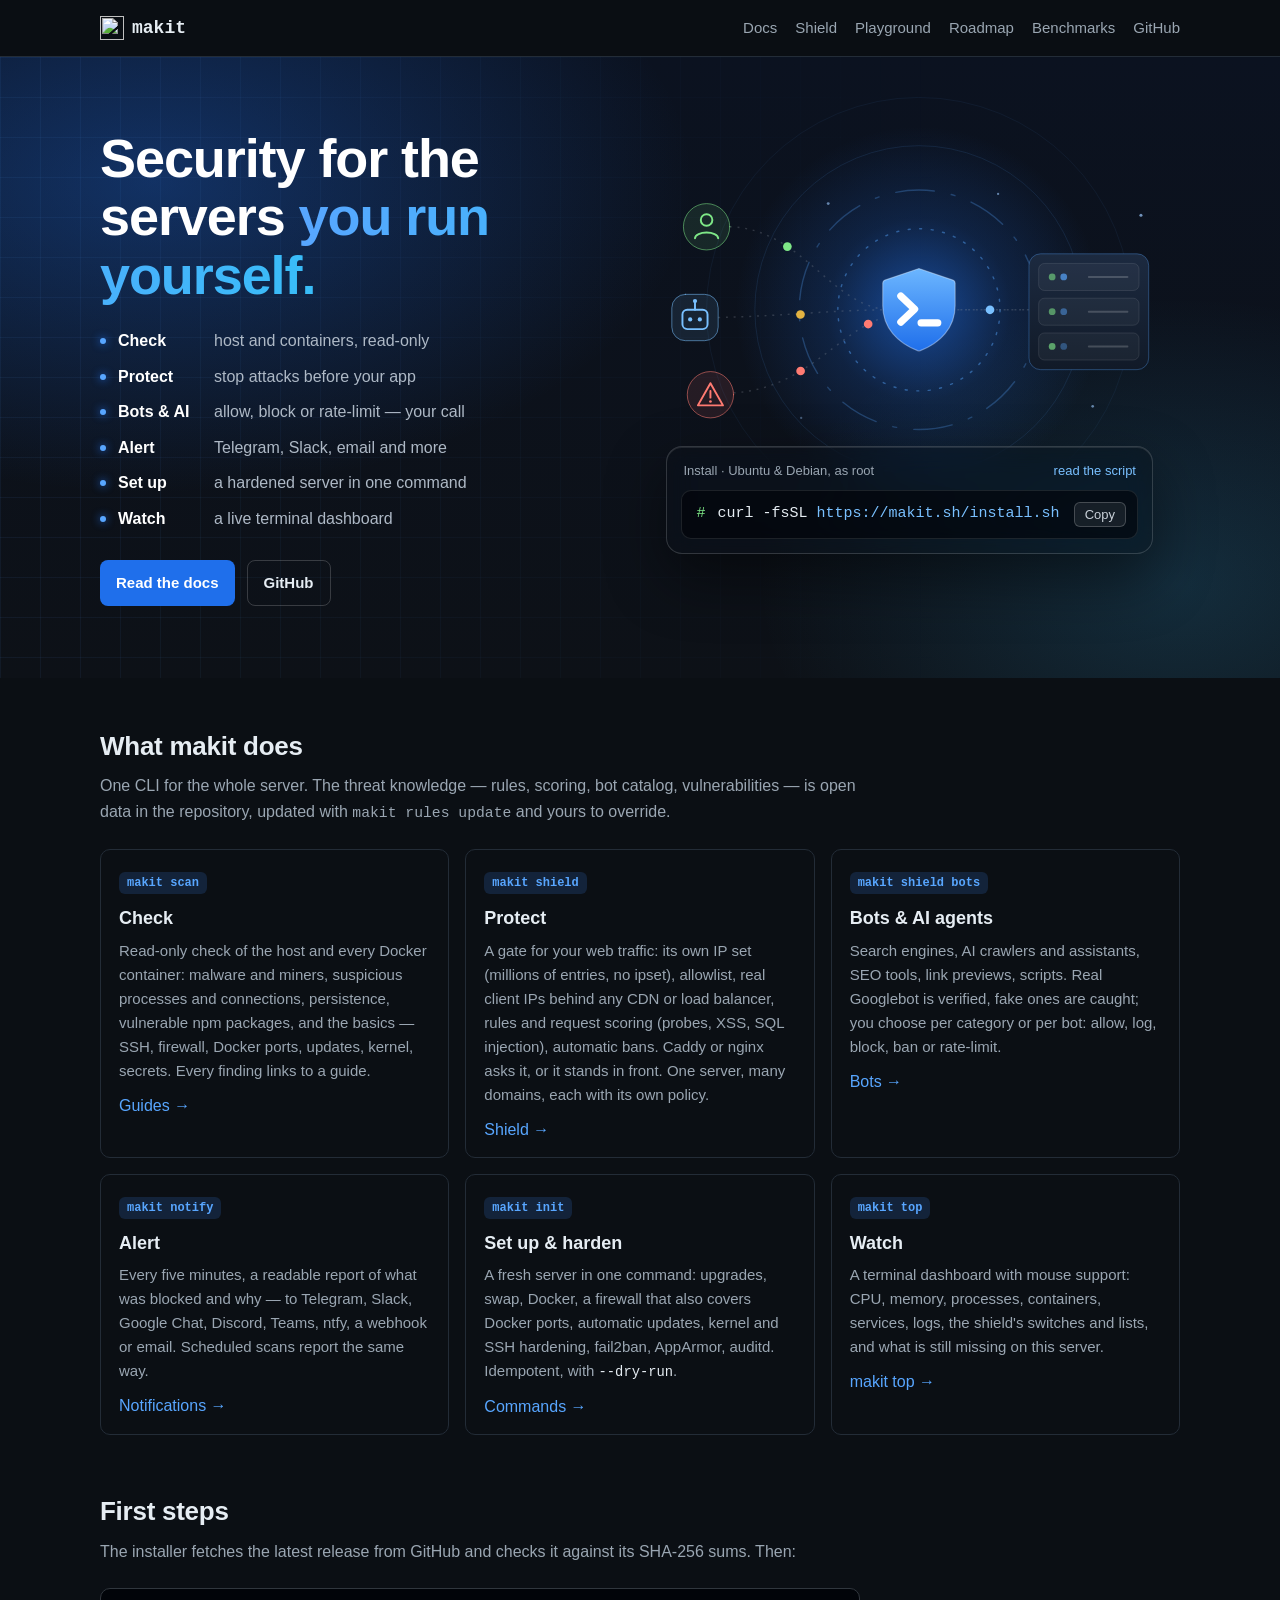
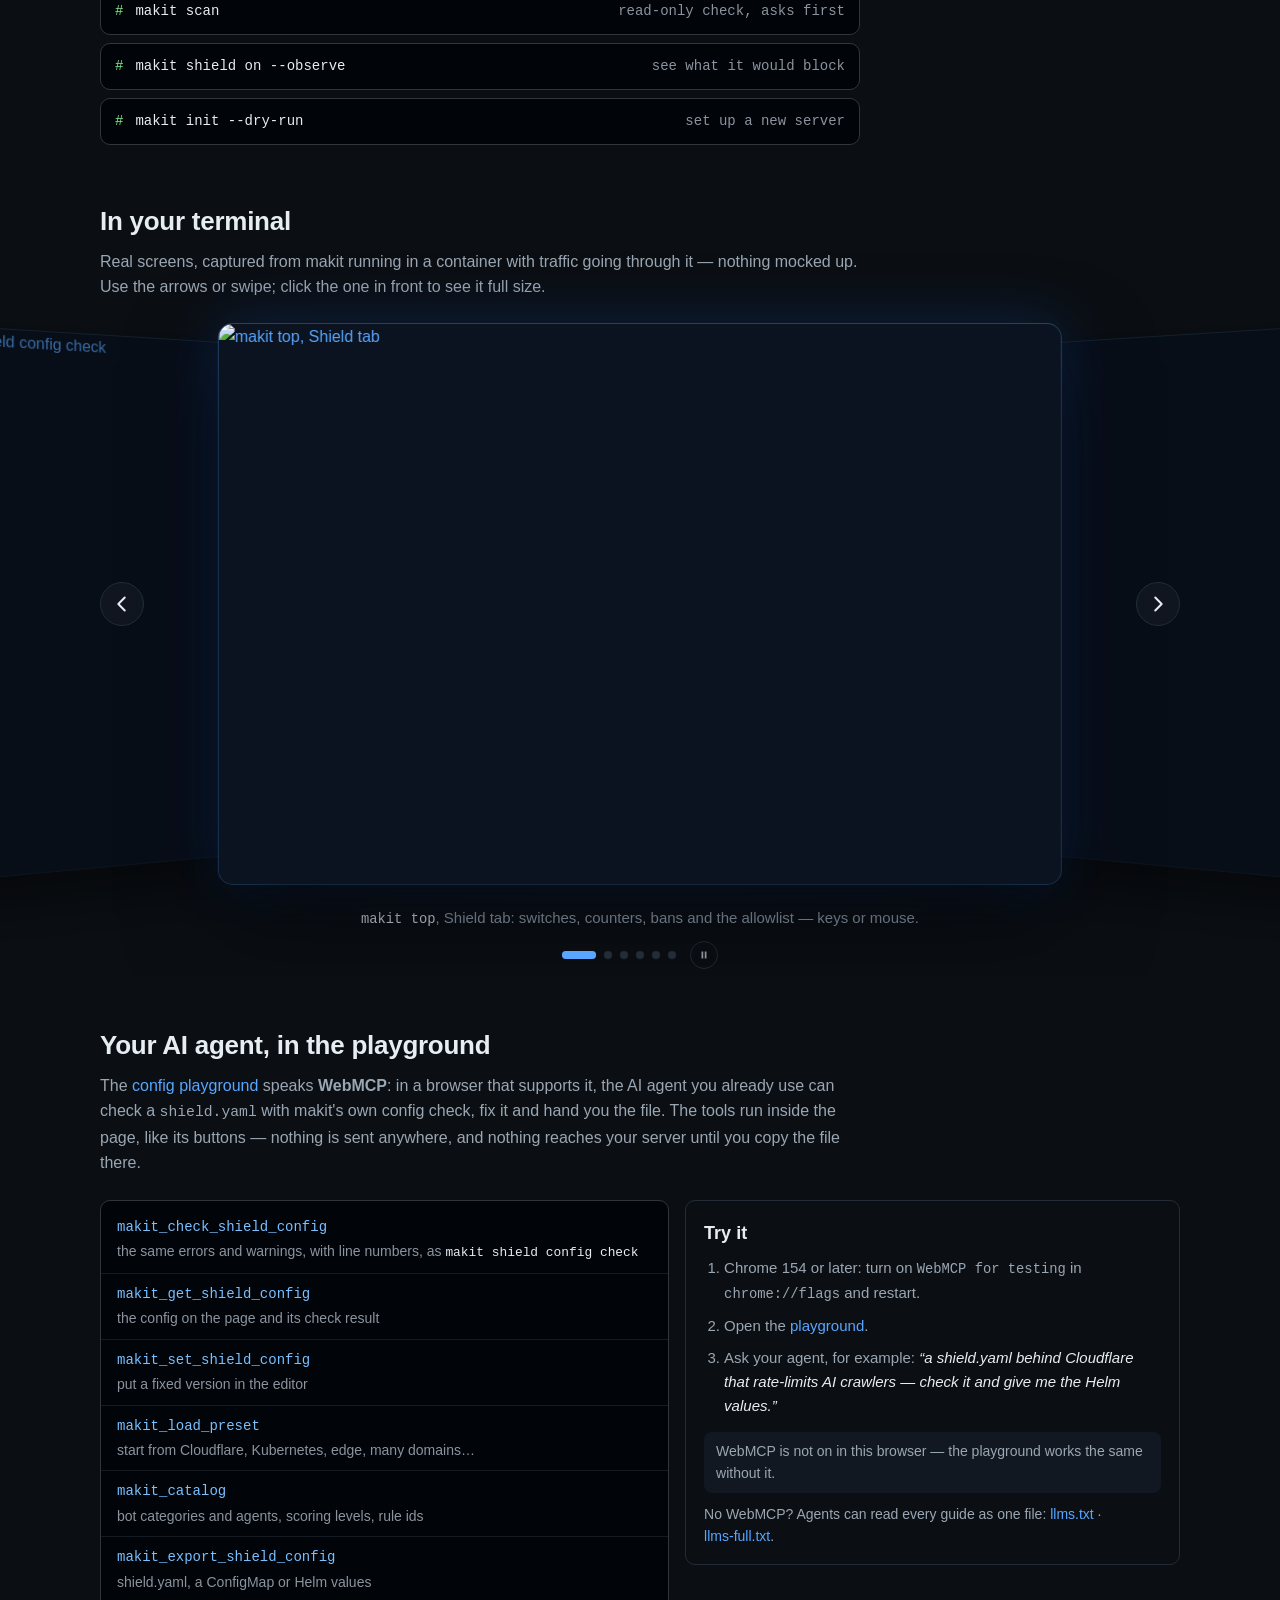
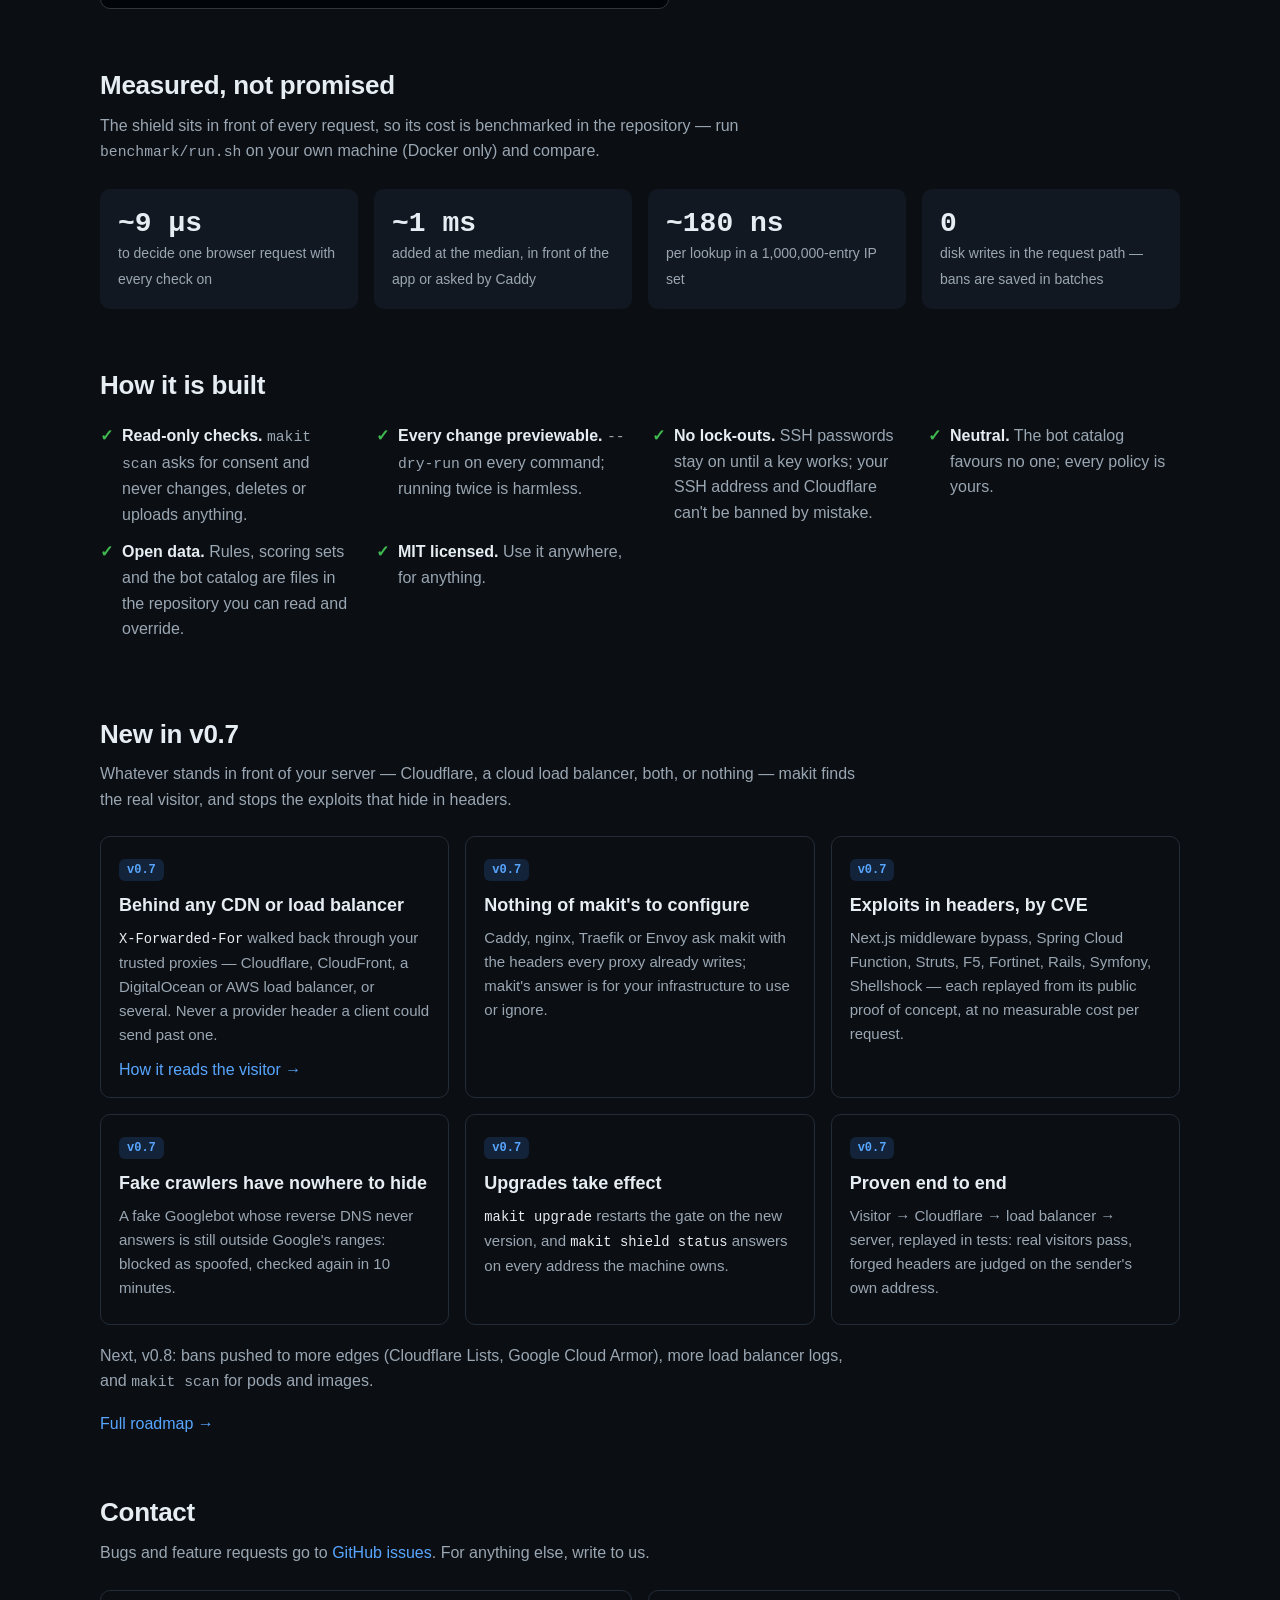
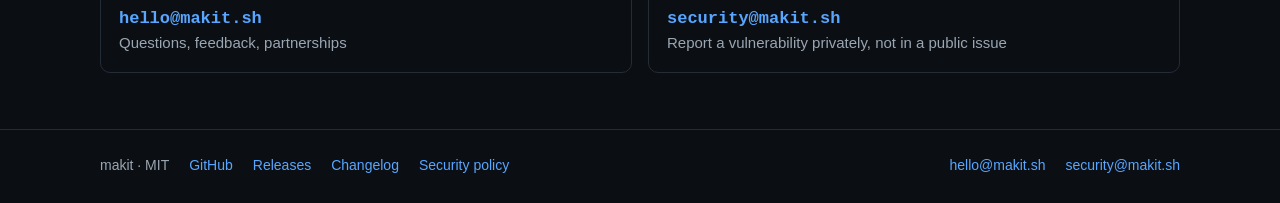
==== commit 4aadd6b2: "site, roadmap: v0.7.0 shipped; next is v0.8 Co-Authored-By: Claude Opus 5.5 <noreply@anthropic.com>" ====
--- a/site/index.html
+++ b/site/index.html
@@ -210,7 +210,7 @@
             <span class="tag">makit shield</span>
             <h3>Protect</h3>
             <p>A gate for your web traffic: its own IP set (millions of entries, no ipset), allowlist, real client IPs
-              behind Cloudflare, rules and request scoring (probes, XSS, SQL injection), automatic bans. Caddy or nginx
+              behind any CDN or load balancer, rules and request scoring (probes, XSS, SQL injection), automatic bans. Caddy or nginx
               asks it, or it stands in front. One server, many domains, each with its own policy.</p>
             <a href="docs.html?p=shield">Shield →</a>
           </div>
@@ -341,18 +341,18 @@
 
     <section>
       <div class="wrap">
-        <h2>New in v0.6</h2>
-        <p class="sub">The shield for clusters behind a cloud load balancer: the load balancer keeps TLS, makit decides on
-          every request behind it — and a cluster is no easier to get through than one server.</p>
+        <h2>New in v0.7</h2>
+        <p class="sub">Whatever stands in front of your server — Cloudflare, a cloud load balancer, both, or nothing — makit
+          finds the real visitor, and stops the exploits that hide in headers.</p>
         <div class="grid">
-          <div class="card"><span class="tag">v0.6</span><h3>The real client IP</h3><p><code>X-Forwarded-For</code> read from the right past your trusted proxies, and PROXY protocol from an NLB: a client cannot pick its own IP.</p></div>
-          <div class="card"><span class="tag">v0.6</span><h3>makit in Kubernetes</h3><p>A signed image with an SBOM, a Helm chart and plain manifests, configured from a ConfigMap and reloaded without a restart.</p><a href="docs.html?p=kubernetes">Kubernetes guide →</a></div>
-          <div class="card"><span class="tag">v0.6</span><h3>Gateways ask makit</h3><p>Envoy Gateway and Istio (<code>ext_authz</code>), Envoy, Traefik <code>forwardAuth</code> and ingress-nginx <code>auth-url</code>: <code>makit shield snippet</code> prints the setup.</p></div>
-          <div class="card"><span class="tag">v0.6</span><h3>One shield, every replica</h3><p>Bans reach every pod in about 2 ms; <code>limit 60/1m</code> stays 60 for the cluster, not 60 × N — and no decision waits on the network.</p></div>
-          <div class="card"><span class="tag">v0.6</span><h3>At the load balancer</h3><p>Bans pushed to AWS WAF, ALB access logs scored with the same policy, Prometheus metrics for every decision.</p></div>
-          <div class="card"><span class="tag">v0.6</span><h3>Config you can trust</h3><p><code>makit shield config check</code>, <code>--replay</code> on a real log, and a playground that runs the same check in your browser.</p><a href="playground.html">Open the playground →</a></div>
-        </div>
-        <p class="sub" style="margin: 18px 0 0">Next, v0.7: bans pushed to more edges (Cloudflare Lists, Google Cloud Armor), more load balancer logs,
+          <div class="card"><span class="tag">v0.7</span><h3>Behind any CDN or load balancer</h3><p><code>X-Forwarded-For</code> walked back through your trusted proxies — Cloudflare, CloudFront, a DigitalOcean or AWS load balancer, or several. Never a provider header a client could send past one.</p><a href="docs.html?p=shield">How it reads the visitor →</a></div>
+          <div class="card"><span class="tag">v0.7</span><h3>Nothing of makit's to configure</h3><p>Caddy, nginx, Traefik or Envoy ask makit with the headers every proxy already writes; makit's answer is for your infrastructure to use or ignore.</p></div>
+          <div class="card"><span class="tag">v0.7</span><h3>Exploits in headers, by CVE</h3><p>Next.js middleware bypass, Spring Cloud Function, Struts, F5, Fortinet, Rails, Symfony, Shellshock — each replayed from its public proof of concept, at no measurable cost per request.</p></div>
+          <div class="card"><span class="tag">v0.7</span><h3>Fake crawlers have nowhere to hide</h3><p>A fake Googlebot whose reverse DNS never answers is still outside Google's ranges: blocked as spoofed, checked again in 10 minutes.</p></div>
+          <div class="card"><span class="tag">v0.7</span><h3>Upgrades take effect</h3><p><code>makit upgrade</code> restarts the gate on the new version, and <code>makit shield status</code> answers on every address the machine owns.</p></div>
+          <div class="card"><span class="tag">v0.7</span><h3>Proven end to end</h3><p>Visitor → Cloudflare → load balancer → server, replayed in tests: real visitors pass, forged headers are judged on the sender's own address.</p></div>
+        </div>
+        <p class="sub" style="margin: 18px 0 0">Next, v0.8: bans pushed to more edges (Cloudflare Lists, Google Cloud Armor), more load balancer logs,
           and <code>makit scan</code> for pods and images.</p>
         <p style="margin: 16px 0 0"><a href="docs.html?p=roadmap">Full roadmap →</a></p>
       </div>
